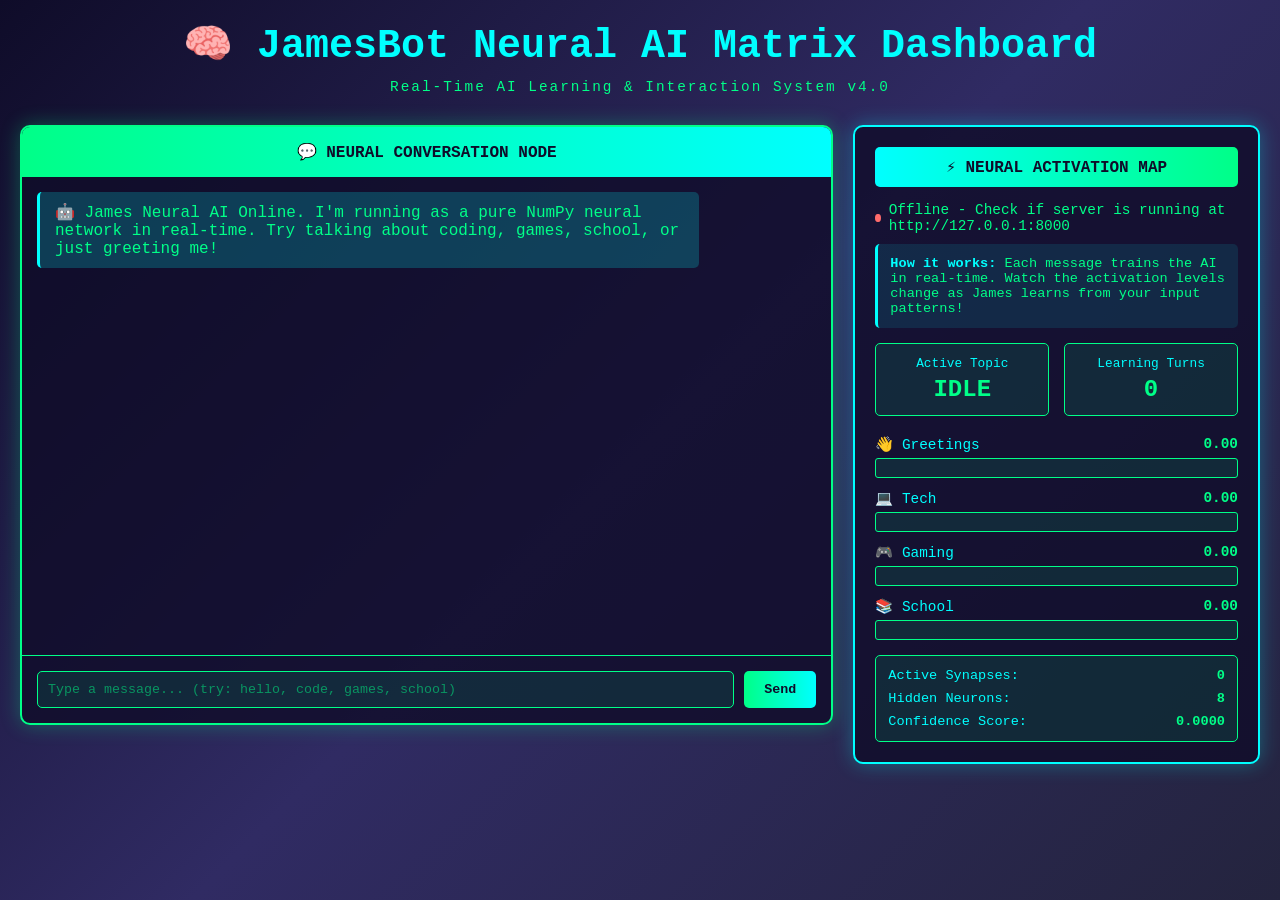
==== index.html @ 4431988e "Add interactive GitHub Pages dashboard for real-time AI chat and learning visualization" ====
<!DOCTYPE html>
<html lang="en">
<head>
    <meta charset="UTF-8">
    <meta name="viewport" content="width=device-width, initial-scale=1.0">
    <title>🧠 JamesBot Neural AI Dashboard v4.0</title>
    <style>
        * {
            margin: 0;
            padding: 0;
            box-sizing: border-box;
        }

        body {
            font-family: 'Courier New', monospace;
            background: linear-gradient(135deg, #0f0c29, #302b63, #24243e);
            color: #00ff88;
            overflow-x: hidden;
            min-height: 100vh;
        }

        .container {
            max-width: 1400px;
            margin: 0 auto;
            padding: 20px;
        }

        header {
            text-align: center;
            margin-bottom: 30px;
            animation: glow 3s ease-in-out infinite;
        }

        @keyframes glow {
            0%, 100% { text-shadow: 0 0 10px #00ff88; }
            50% { text-shadow: 0 0 20px #00ff88, 0 0 30px #00ff88; }
        }

        h1 {
            font-size: 2.5em;
            margin-bottom: 10px;
            color: #00ffff;
        }

        .subtitle {
            color: #00ff88;
            font-size: 0.9em;
            letter-spacing: 2px;
        }

        .main-grid {
            display: grid;
            grid-template-columns: 2fr 1fr;
            gap: 20px;
            margin-top: 20px;
        }

        @media (max-width: 1024px) {
            .main-grid {
                grid-template-columns: 1fr;
            }
        }

        /* Chat Section */
        .chat-container {
            background: rgba(15, 12, 41, 0.8);
            border: 2px solid #00ff88;
            border-radius: 10px;
            display: flex;
            flex-direction: column;
            height: 600px;
            box-shadow: 0 0 20px rgba(0, 255, 136, 0.3);
        }

        .chat-header {
            background: linear-gradient(90deg, #00ff88, #00ffff);
            color: #0f0c29;
            padding: 15px;
            font-weight: bold;
            border-radius: 8px 8px 0 0;
            text-align: center;
        }

        .chat-messages {
            flex: 1;
            overflow-y: auto;
            padding: 15px;
            display: flex;
            flex-direction: column;
            gap: 10px;
        }

        .message {
            padding: 10px 15px;
            border-radius: 5px;
            max-width: 85%;
            animation: slideIn 0.3s ease-out;
        }

        @keyframes slideIn {
            from {
                opacity: 0;
                transform: translateY(10px);
            }
            to {
                opacity: 1;
                transform: translateY(0);
            }
        }

        .user-message {
            align-self: flex-end;
            background: rgba(0, 255, 136, 0.2);
            border-left: 3px solid #00ff88;
            text-align: right;
        }

        .bot-message {
            align-self: flex-start;
            background: rgba(0, 255, 255, 0.2);
            border-left: 3px solid #00ffff;
        }

        .chat-input-area {
            padding: 15px;
            border-top: 1px solid #00ff88;
            display: flex;
            gap: 10px;
        }

        #userInput {
            flex: 1;
            background: rgba(0, 255, 136, 0.1);
            border: 1px solid #00ff88;
            color: #00ff88;
            padding: 10px;
            border-radius: 5px;
            font-family: 'Courier New', monospace;
        }

        #userInput::placeholder {
            color: #00ff88;
            opacity: 0.5;
        }

        #userInput:focus {
            outline: none;
            border-color: #00ffff;
            box-shadow: 0 0 10px rgba(0, 255, 255, 0.5);
        }

        button {
            background: linear-gradient(90deg, #00ff88, #00ffff);
            color: #0f0c29;
            border: none;
            padding: 10px 20px;
            border-radius: 5px;
            font-weight: bold;
            cursor: pointer;
            transition: all 0.3s;
            font-family: 'Courier New', monospace;
        }

        button:hover {
            transform: scale(1.05);
            box-shadow: 0 0 15px rgba(0, 255, 136, 0.5);
        }

        button:active {
            transform: scale(0.95);
        }

        /* Neural Network Visualization */
        .network-container {
            background: rgba(15, 12, 41, 0.8);
            border: 2px solid #00ffff;
            border-radius: 10px;
            padding: 20px;
            box-shadow: 0 0 20px rgba(0, 255, 255, 0.3);
        }

        .network-header {
            background: linear-gradient(90deg, #00ffff, #00ff88);
            color: #0f0c29;
            padding: 10px;
            border-radius: 5px;
            text-align: center;
            font-weight: bold;
            margin-bottom: 15px;
        }

        .stats-grid {
            display: grid;
            grid-template-columns: 1fr 1fr;
            gap: 15px;
            margin-bottom: 20px;
        }

        .stat-box {
            background: rgba(0, 255, 136, 0.1);
            border: 1px solid #00ff88;
            padding: 12px;
            border-radius: 5px;
            text-align: center;
        }

        .stat-label {
            font-size: 0.8em;
            color: #00ffff;
            margin-bottom: 5px;
        }

        .stat-value {
            font-size: 1.5em;
            color: #00ff88;
            font-weight: bold;
        }

        /* Neural Activation Meters */
        .activation-container {
            margin-top: 20px;
        }

        .activation-item {
            margin-bottom: 12px;
        }

        .activation-label {
            display: flex;
            justify-content: space-between;
            margin-bottom: 5px;
            font-size: 0.9em;
        }

        .activation-label .name {
            color: #00ffff;
        }

        .activation-label .value {
            color: #00ff88;
            font-weight: bold;
        }

        .activation-bar {
            width: 100%;
            height: 20px;
            background: rgba(0, 255, 136, 0.1);
            border: 1px solid #00ff88;
            border-radius: 3px;
            overflow: hidden;
        }

        .activation-fill {
            height: 100%;
            background: linear-gradient(90deg, #00ff88, #00ffff);
            width: 0%;
            transition: width 0.5s ease-out;
            box-shadow: 0 0 10px rgba(0, 255, 136, 0.8);
        }

        /* Learning Metrics */
        .learning-metrics {
            background: rgba(0, 255, 136, 0.1);
            border: 1px solid #00ff88;
            padding: 12px;
            border-radius: 5px;
            margin-top: 15px;
            font-size: 0.85em;
        }

        .metric-row {
            display: flex;
            justify-content: space-between;
            margin-bottom: 8px;
        }

        .metric-row:last-child {
            margin-bottom: 0;
        }

        .metric-label {
            color: #00ffff;
        }

        .metric-value {
            color: #00ff88;
            font-weight: bold;
        }

        /* Loading indicator */
        .loading {
            display: inline-block;
            width: 8px;
            height: 8px;
            background: #00ff88;
            border-radius: 50%;
            animation: pulse 0.6s ease-in-out infinite;
        }

        @keyframes pulse {
            0%, 100% { opacity: 0.3; }
            50% { opacity: 1; }
        }

        /* Scrollbar styling */
        ::-webkit-scrollbar {
            width: 8px;
        }

        ::-webkit-scrollbar-track {
            background: rgba(0, 255, 136, 0.1);
        }

        ::-webkit-scrollbar-thumb {
            background: #00ff88;
            border-radius: 4px;
        }

        ::-webkit-scrollbar-thumb:hover {
            background: #00ffff;
        }

        .info-box {
            background: rgba(0, 255, 255, 0.1);
            border-left: 3px solid #00ffff;
            padding: 12px;
            border-radius: 5px;
            margin-bottom: 15px;
            font-size: 0.85em;
        }

        .info-box strong {
            color: #00ffff;
        }

        .connection-status {
            display: flex;
            align-items: center;
            gap: 8px;
            margin-bottom: 10px;
            font-size: 0.9em;
        }

        .status-dot {
            width: 8px;
            height: 8px;
            border-radius: 50%;
            background: #ff6b6b;
        }

        .status-dot.online {
            background: #00ff88;
            box-shadow: 0 0 10px rgba(0, 255, 136, 0.8);
        }
    </style>
</head>
<body>
    <div class="container">
        <header>
            <h1>🧠 JamesBot Neural AI Matrix Dashboard</h1>
            <p class="subtitle">Real-Time AI Learning & Interaction System v4.0</p>
        </header>

        <div class="main-grid">
            <!-- Chat Interface -->
            <div class="chat-container">
                <div class="chat-header">💬 NEURAL CONVERSATION NODE</div>
                <div class="chat-messages" id="chatMessages"></div>
                <div class="chat-input-area">
                    <input 
                        type="text" 
                        id="userInput" 
                        placeholder="Type a message... (try: hello, code, games, school)"
                        autocomplete="off"
                    >
                    <button onclick="sendMessage()">Send</button>
                </div>
            </div>

            <!-- Neural Network Visualization -->
            <div class="network-container">
                <div class="network-header">⚡ NEURAL ACTIVATION MAP</div>
                
                <div class="connection-status">
                    <div class="status-dot"></div>
                    <span id="statusText">Initializing...</span>
                </div>

                <div class="info-box">
                    <strong>How it works:</strong> Each message trains the AI in real-time. Watch the activation levels change as James learns from your input patterns!
                </div>

                <div class="stats-grid">
                    <div class="stat-box">
                        <div class="stat-label">Active Topic</div>
                        <div class="stat-value" id="activeTopic">IDLE</div>
                    </div>
                    <div class="stat-box">
                        <div class="stat-label">Learning Turns</div>
                        <div class="stat-value" id="learningTurns">0</div>
                    </div>
                </div>

                <div class="activation-container">
                    <div class="activation-item">
                        <div class="activation-label">
                            <span class="name">👋 Greetings</span>
                            <span class="value" id="greetingsValue">0.00</span>
                        </div>
                        <div class="activation-bar">
                            <div class="activation-fill" id="greetingsFill"></div>
                        </div>
                    </div>

                    <div class="activation-item">
                        <div class="activation-label">
                            <span class="name">💻 Tech</span>
                            <span class="value" id="techValue">0.00</span>
                        </div>
                        <div class="activation-bar">
                            <div class="activation-fill" id="techFill"></div>
                        </div>
                    </div>

                    <div class="activation-item">
                        <div class="activation-label">
                            <span class="name">🎮 Gaming</span>
                            <span class="value" id="gamingValue">0.00</span>
                        </div>
                        <div class="activation-bar">
                            <div class="activation-fill" id="gamingFill"></div>
                        </div>
                    </div>

                    <div class="activation-item">
                        <div class="activation-label">
                            <span class="name">📚 School</span>
                            <span class="value" id="schoolValue">0.00</span>
                        </div>
                        <div class="activation-bar">
                            <div class="activation-fill" id="schoolFill"></div>
                        </div>
                    </div>
                </div>

                <div class="learning-metrics">
                    <div class="metric-row">
                        <span class="metric-label">Active Synapses:</span>
                        <span class="metric-value" id="synapses">0</span>
                    </div>
                    <div class="metric-row">
                        <span class="metric-label">Hidden Neurons:</span>
                        <span class="metric-value" id="neurons">8</span>
                    </div>
                    <div class="metric-row">
                        <span class="metric-label">Confidence Score:</span>
                        <span class="metric-value" id="confidence">0.0000</span>
                    </div>
                </div>
            </div>
        </div>
    </div>

    <script>
        // Configuration
        const API_URL = 'http://127.0.0.1:8000'; // Change this if hosting elsewhere
        const messagesContainer = document.getElementById('chatMessages');
        let conversationHistory = [];

        // Initialize connection status
        function updateConnectionStatus() {
            fetch(`${API_URL}/`)
                .then(() => {
                    document.querySelector('.status-dot').classList.add('online');
                    document.getElementById('statusText').textContent = 'Neural Engine Online';
                })
                .catch(() => {
                    document.querySelector('.status-dot').classList.remove('online');
                    document.getElementById('statusText').textContent = 'Offline - Check if server is running at http://127.0.0.1:8000';
                });
        }

        updateConnectionStatus();
        setInterval(updateConnectionStatus, 5000);

        async function sendMessage() {
            const input = document.getElementById('userInput');
            const message = input.value.trim();

            if (!message) return;

            // Add user message to chat
            addMessage(message, 'user');
            input.value = '';
            input.focus();

            // Show loading indicator
            const loadingMsg = addMessage('Processing neural inference... ' + '<span class="loading"></span>', 'bot');

            try {
                const formData = new URLSearchParams();
                formData.append('user_message', message);

                const response = await fetch(`${API_URL}/chat`, {
                    method: 'POST',
                    headers: {
                        'Content-Type': 'application/x-www-form-urlencoded',
                    },
                    body: formData
                });

                if (!response.ok) {
                    throw new Error('Network response was not ok');
                }

                const data = await response.json();

                // Remove loading message
                loadingMsg.remove();

                // Add bot reply
                addMessage(data.bot_reply, 'bot');

                // Update neural visualization
                updateNetworkVisualization(data.network);

                conversationHistory.push({
                    user: message,
                    bot: data.bot_reply,
                    network: data.network
                });

            } catch (error) {
                loadingMsg.remove();
                addMessage('⚠️ Connection Error: ' + error.message + '. Make sure the Python server is running: uvicorn app:app --reload', 'bot');
                console.error('Error:', error);
            }
        }

        function addMessage(text, sender) {
            const messageDiv = document.createElement('div');
            messageDiv.className = `message ${sender}-message`;
            messageDiv.innerHTML = text;
            messagesContainer.appendChild(messageDiv);
            messagesContainer.scrollTop = messagesContainer.scrollHeight;
            return messageDiv;
        }

        function updateNetworkVisualization(networkData) {
            // Update active topic
            document.getElementById('activeTopic').textContent = networkData.active_node.toUpperCase();

            // Update weights/activation bars
            const weights = networkData.weights;
            updateActivationBar('greetings', weights.greetings);
            updateActivationBar('tech', weights.tech);
            updateActivationBar('gaming', weights.gaming);
            updateActivationBar('school', weights.school);

            // Update learning metrics
            const tiers = networkData.tiers_accessed;
            document.getElementById('synapses').textContent = tiers.Active_Synapses || 0;
            document.getElementById('neurons').textContent = tiers.Layer_1_Neurons || 8;
            document.getElementById('confidence').textContent = (tiers.Output_Confidence || 0).toFixed(4);

            // Extract learning turns from seed source
            const turns = conversationHistory.length;
            document.getElementById('learningTurns').textContent = turns;
        }

        function updateActivationBar(category, value) {
            const percentage = Math.min(100, Math.max(0, value * 100));
            const fillElement = document.getElementById(`${category}Fill`);
            const valueElement = document.getElementById(`${category}Value`);

            fillElement.style.width = percentage + '%';
            valueElement.textContent = value.toFixed(2);
        }

        // Allow sending message with Enter key
        document.getElementById('userInput').addEventListener('keypress', function(e) {
            if (e.key === 'Enter' && !e.shiftKey) {
                e.preventDefault();
                sendMessage();
            }
        });

        // Welcome message
        window.addEventListener('load', function() {
            addMessage('🤖 James Neural AI Online. I\'m running as a pure NumPy neural network in real-time. Try talking about coding, games, school, or just greeting me!', 'bot');
        });
    </script>
</body>
</html>
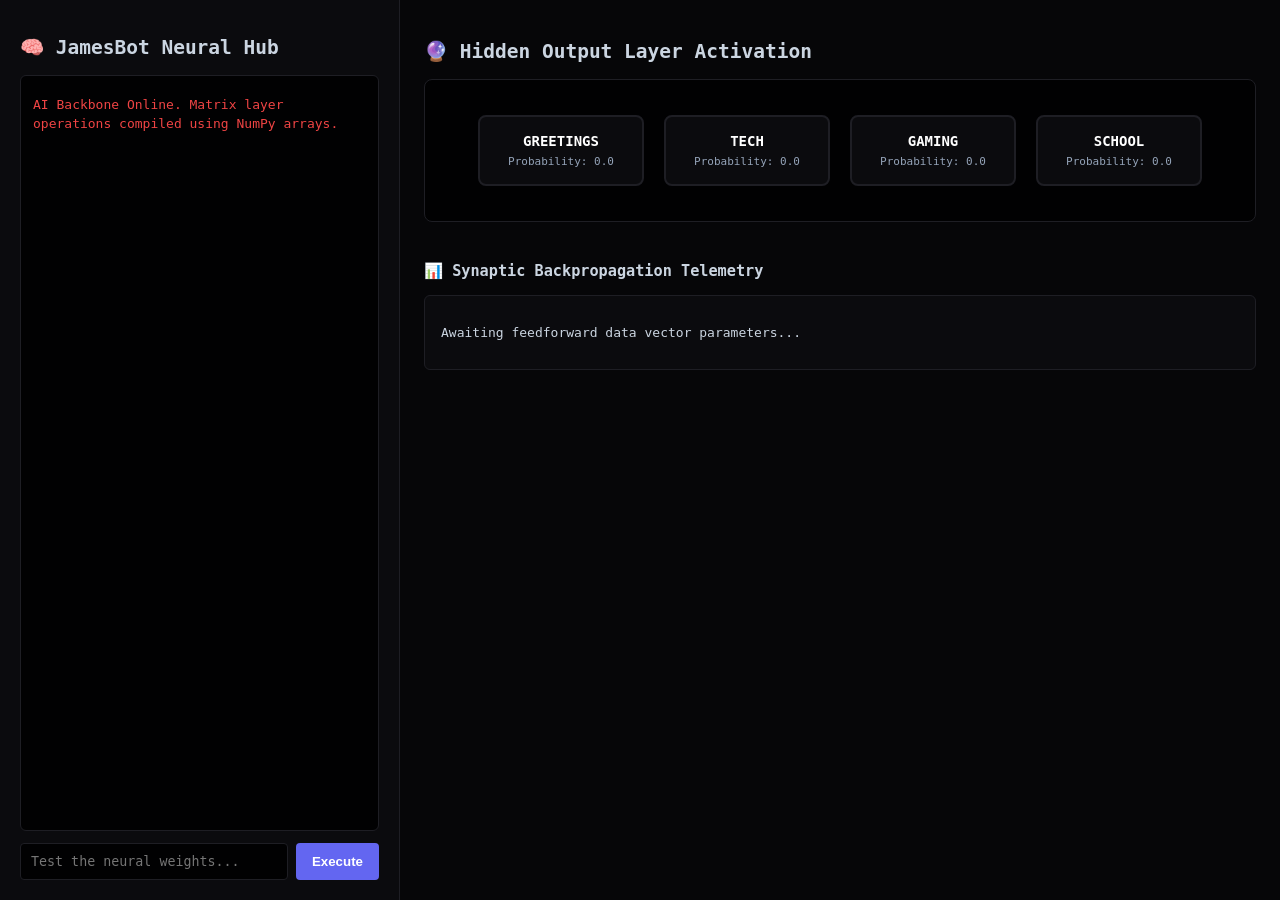
==== commit 779cbf47: "Align the repository homepage with the actual FastAPI template UI used by the app" ====
--- a/index.html
+++ b/index.html
@@ -3,592 +3,42 @@
 <head>
     <meta charset="UTF-8">
     <meta name="viewport" content="width=device-width, initial-scale=1.0">
-    <title>🧠 JamesBot Neural AI Dashboard v4.0</title>
-    <style>
-        * {
-            margin: 0;
-            padding: 0;
-            box-sizing: border-box;
-        }
-
-        body {
-            font-family: 'Courier New', monospace;
-            background: linear-gradient(135deg, #0f0c29, #302b63, #24243e);
-            color: #00ff88;
-            overflow-x: hidden;
-            min-height: 100vh;
-        }
-
-        .container {
-            max-width: 1400px;
-            margin: 0 auto;
-            padding: 20px;
-        }
-
-        header {
-            text-align: center;
-            margin-bottom: 30px;
-            animation: glow 3s ease-in-out infinite;
-        }
-
-        @keyframes glow {
-            0%, 100% { text-shadow: 0 0 10px #00ff88; }
-            50% { text-shadow: 0 0 20px #00ff88, 0 0 30px #00ff88; }
-        }
-
-        h1 {
-            font-size: 2.5em;
-            margin-bottom: 10px;
-            color: #00ffff;
-        }
-
-        .subtitle {
-            color: #00ff88;
-            font-size: 0.9em;
-            letter-spacing: 2px;
-        }
-
-        .main-grid {
-            display: grid;
-            grid-template-columns: 2fr 1fr;
-            gap: 20px;
-            margin-top: 20px;
-        }
-
-        @media (max-width: 1024px) {
-            .main-grid {
-                grid-template-columns: 1fr;
-            }
-        }
-
-        /* Chat Section */
-        .chat-container {
-            background: rgba(15, 12, 41, 0.8);
-            border: 2px solid #00ff88;
-            border-radius: 10px;
-            display: flex;
-            flex-direction: column;
-            height: 600px;
-            box-shadow: 0 0 20px rgba(0, 255, 136, 0.3);
-        }
-
-        .chat-header {
-            background: linear-gradient(90deg, #00ff88, #00ffff);
-            color: #0f0c29;
-            padding: 15px;
-            font-weight: bold;
-            border-radius: 8px 8px 0 0;
-            text-align: center;
-        }
-
-        .chat-messages {
-            flex: 1;
-            overflow-y: auto;
-            padding: 15px;
-            display: flex;
-            flex-direction: column;
-            gap: 10px;
-        }
-
-        .message {
-            padding: 10px 15px;
-            border-radius: 5px;
-            max-width: 85%;
-            animation: slideIn 0.3s ease-out;
-        }
-
-        @keyframes slideIn {
-            from {
-                opacity: 0;
-                transform: translateY(10px);
-            }
-            to {
-                opacity: 1;
-                transform: translateY(0);
-            }
-        }
-
-        .user-message {
-            align-self: flex-end;
-            background: rgba(0, 255, 136, 0.2);
-            border-left: 3px solid #00ff88;
-            text-align: right;
-        }
-
-        .bot-message {
-            align-self: flex-start;
-            background: rgba(0, 255, 255, 0.2);
-            border-left: 3px solid #00ffff;
-        }
-
-        .chat-input-area {
-            padding: 15px;
-            border-top: 1px solid #00ff88;
-            display: flex;
-            gap: 10px;
-        }
-
-        #userInput {
-            flex: 1;
-            background: rgba(0, 255, 136, 0.1);
-            border: 1px solid #00ff88;
-            color: #00ff88;
-            padding: 10px;
-            border-radius: 5px;
-            font-family: 'Courier New', monospace;
-        }
-
-        #userInput::placeholder {
-            color: #00ff88;
-            opacity: 0.5;
-        }
-
-        #userInput:focus {
-            outline: none;
-            border-color: #00ffff;
-            box-shadow: 0 0 10px rgba(0, 255, 255, 0.5);
-        }
-
-        button {
-            background: linear-gradient(90deg, #00ff88, #00ffff);
-            color: #0f0c29;
-            border: none;
-            padding: 10px 20px;
-            border-radius: 5px;
-            font-weight: bold;
-            cursor: pointer;
-            transition: all 0.3s;
-            font-family: 'Courier New', monospace;
-        }
-
-        button:hover {
-            transform: scale(1.05);
-            box-shadow: 0 0 15px rgba(0, 255, 136, 0.5);
-        }
-
-        button:active {
-            transform: scale(0.95);
-        }
-
-        /* Neural Network Visualization */
-        .network-container {
-            background: rgba(15, 12, 41, 0.8);
-            border: 2px solid #00ffff;
-            border-radius: 10px;
-            padding: 20px;
-            box-shadow: 0 0 20px rgba(0, 255, 255, 0.3);
-        }
-
-        .network-header {
-            background: linear-gradient(90deg, #00ffff, #00ff88);
-            color: #0f0c29;
-            padding: 10px;
-            border-radius: 5px;
-            text-align: center;
-            font-weight: bold;
-            margin-bottom: 15px;
-        }
-
-        .stats-grid {
-            display: grid;
-            grid-template-columns: 1fr 1fr;
-            gap: 15px;
-            margin-bottom: 20px;
-        }
-
-        .stat-box {
-            background: rgba(0, 255, 136, 0.1);
-            border: 1px solid #00ff88;
-            padding: 12px;
-            border-radius: 5px;
-            text-align: center;
-        }
-
-        .stat-label {
-            font-size: 0.8em;
-            color: #00ffff;
-            margin-bottom: 5px;
-        }
-
-        .stat-value {
-            font-size: 1.5em;
-            color: #00ff88;
-            font-weight: bold;
-        }
-
-        /* Neural Activation Meters */
-        .activation-container {
-            margin-top: 20px;
-        }
-
-        .activation-item {
-            margin-bottom: 12px;
-        }
-
-        .activation-label {
-            display: flex;
-            justify-content: space-between;
-            margin-bottom: 5px;
-            font-size: 0.9em;
-        }
-
-        .activation-label .name {
-            color: #00ffff;
-        }
-
-        .activation-label .value {
-            color: #00ff88;
-            font-weight: bold;
-        }
-
-        .activation-bar {
-            width: 100%;
-            height: 20px;
-            background: rgba(0, 255, 136, 0.1);
-            border: 1px solid #00ff88;
-            border-radius: 3px;
-            overflow: hidden;
-        }
-
-        .activation-fill {
-            height: 100%;
-            background: linear-gradient(90deg, #00ff88, #00ffff);
-            width: 0%;
-            transition: width 0.5s ease-out;
-            box-shadow: 0 0 10px rgba(0, 255, 136, 0.8);
-        }
-
-        /* Learning Metrics */
-        .learning-metrics {
-            background: rgba(0, 255, 136, 0.1);
-            border: 1px solid #00ff88;
-            padding: 12px;
-            border-radius: 5px;
-            margin-top: 15px;
-            font-size: 0.85em;
-        }
-
-        .metric-row {
-            display: flex;
-            justify-content: space-between;
-            margin-bottom: 8px;
-        }
-
-        .metric-row:last-child {
-            margin-bottom: 0;
-        }
-
-        .metric-label {
-            color: #00ffff;
-        }
-
-        .metric-value {
-            color: #00ff88;
-            font-weight: bold;
-        }
-
-        /* Loading indicator */
-        .loading {
-            display: inline-block;
-            width: 8px;
-            height: 8px;
-            background: #00ff88;
-            border-radius: 50%;
-            animation: pulse 0.6s ease-in-out infinite;
-        }
-
-        @keyframes pulse {
-            0%, 100% { opacity: 0.3; }
-            50% { opacity: 1; }
-        }
-
-        /* Scrollbar styling */
-        ::-webkit-scrollbar {
-            width: 8px;
-        }
-
-        ::-webkit-scrollbar-track {
-            background: rgba(0, 255, 136, 0.1);
-        }
-
-        ::-webkit-scrollbar-thumb {
-            background: #00ff88;
-            border-radius: 4px;
-        }
-
-        ::-webkit-scrollbar-thumb:hover {
-            background: #00ffff;
-        }
-
-        .info-box {
-            background: rgba(0, 255, 255, 0.1);
-            border-left: 3px solid #00ffff;
-            padding: 12px;
-            border-radius: 5px;
-            margin-bottom: 15px;
-            font-size: 0.85em;
-        }
-
-        .info-box strong {
-            color: #00ffff;
-        }
-
-        .connection-status {
-            display: flex;
-            align-items: center;
-            gap: 8px;
-            margin-bottom: 10px;
-            font-size: 0.9em;
-        }
-
-        .status-dot {
-            width: 8px;
-            height: 8px;
-            border-radius: 50%;
-            background: #ff6b6b;
-        }
-
-        .status-dot.online {
-            background: #00ff88;
-            box-shadow: 0 0 10px rgba(0, 255, 136, 0.8);
-        }
-    </style>
+    <title>JamesBot Local AI Matrix</title>
+    <link rel="stylesheet" href="static/style.css">
 </head>
 <body>
-    <div class="container">
-        <header>
-            <h1>🧠 JamesBot Neural AI Matrix Dashboard</h1>
-            <p class="subtitle">Real-Time AI Learning & Interaction System v4.0</p>
-        </header>
 
-        <div class="main-grid">
-            <!-- Chat Interface -->
-            <div class="chat-container">
-                <div class="chat-header">💬 NEURAL CONVERSATION NODE</div>
-                <div class="chat-messages" id="chatMessages"></div>
-                <div class="chat-input-area">
-                    <input 
-                        type="text" 
-                        id="userInput" 
-                        placeholder="Type a message... (try: hello, code, games, school)"
-                        autocomplete="off"
-                    >
-                    <button onclick="sendMessage()">Send</button>
+    <div class="dashboard-container">
+        <aside class="control-panel">
+            <h2>🧠 JamesBot Neural Hub</h2>
+            <div class="chat-box" id="chatWindow">
+                <p class="msg error">AI Backbone Online. Matrix layer operations compiled using NumPy arrays.</p>
+            </div>
+            <form id="chatForm">
+                <input type="text" id="userInput" placeholder="Test the neural weights..." required autocomplete="off">
+                <button type="submit">Execute</button>
+            </form>
+        </aside>
+
+        <main class="output-panel">
+            <h2>🔮 Hidden Output Layer Activation</h2>
+
+            <div class="network-canvas">
+                <div class="node-grid">
+                    <div class="node" id="node-greetings"><h3>Greetings</h3><p class="weight">Probability: 0.0</p></div>
+                    <div class="node" id="node-tech"><h3>Tech</h3><p class="weight">Probability: 0.0</p></div>
+                    <div class="node" id="node-gaming"><h3>Gaming</h3><p class="weight">Probability: 0.0</p></div>
+                    <div class="node" id="node-school"><h3>School</h3><p class="weight">Probability: 0.0</p></div>
                 </div>
             </div>
 
-            <!-- Neural Network Visualization -->
-            <div class="network-container">
-                <div class="network-header">⚡ NEURAL ACTIVATION MAP</div>
-                
-                <div class="connection-status">
-                    <div class="status-dot"></div>
-                    <span id="statusText">Initializing...</span>
-                </div>
-
-                <div class="info-box">
-                    <strong>How it works:</strong> Each message trains the AI in real-time. Watch the activation levels change as James learns from your input patterns!
-                </div>
-
-                <div class="stats-grid">
-                    <div class="stat-box">
-                        <div class="stat-label">Active Topic</div>
-                        <div class="stat-value" id="activeTopic">IDLE</div>
-                    </div>
-                    <div class="stat-box">
-                        <div class="stat-label">Learning Turns</div>
-                        <div class="stat-value" id="learningTurns">0</div>
-                    </div>
-                </div>
-
-                <div class="activation-container">
-                    <div class="activation-item">
-                        <div class="activation-label">
-                            <span class="name">👋 Greetings</span>
-                            <span class="value" id="greetingsValue">0.00</span>
-                        </div>
-                        <div class="activation-bar">
-                            <div class="activation-fill" id="greetingsFill"></div>
-                        </div>
-                    </div>
-
-                    <div class="activation-item">
-                        <div class="activation-label">
-                            <span class="name">💻 Tech</span>
-                            <span class="value" id="techValue">0.00</span>
-                        </div>
-                        <div class="activation-bar">
-                            <div class="activation-fill" id="techFill"></div>
-                        </div>
-                    </div>
-
-                    <div class="activation-item">
-                        <div class="activation-label">
-                            <span class="name">🎮 Gaming</span>
-                            <span class="value" id="gamingValue">0.00</span>
-                        </div>
-                        <div class="activation-bar">
-                            <div class="activation-fill" id="gamingFill"></div>
-                        </div>
-                    </div>
-
-                    <div class="activation-item">
-                        <div class="activation-label">
-                            <span class="name">📚 School</span>
-                            <span class="value" id="schoolValue">0.00</span>
-                        </div>
-                        <div class="activation-bar">
-                            <div class="activation-fill" id="schoolFill"></div>
-                        </div>
-                    </div>
-                </div>
-
-                <div class="learning-metrics">
-                    <div class="metric-row">
-                        <span class="metric-label">Active Synapses:</span>
-                        <span class="metric-value" id="synapses">0</span>
-                    </div>
-                    <div class="metric-row">
-                        <span class="metric-label">Hidden Neurons:</span>
-                        <span class="metric-value" id="neurons">8</span>
-                    </div>
-                    <div class="metric-row">
-                        <span class="metric-label">Confidence Score:</span>
-                        <span class="metric-value" id="confidence">0.0000</span>
-                    </div>
-                </div>
+            <h3>📊 Synaptic Backpropagation Telemetry</h3>
+            <div class="diagnostics-card" id="analyticsBox">
+                <p>Awaiting feedforward data vector parameters...</p>
             </div>
-        </div>
+        </main>
     </div>
 
-    <script>
-        // Configuration
-        const API_URL = 'http://127.0.0.1:8000'; // Change this if hosting elsewhere
-        const messagesContainer = document.getElementById('chatMessages');
-        let conversationHistory = [];
-
-        // Initialize connection status
-        function updateConnectionStatus() {
-            fetch(`${API_URL}/`)
-                .then(() => {
-                    document.querySelector('.status-dot').classList.add('online');
-                    document.getElementById('statusText').textContent = 'Neural Engine Online';
-                })
-                .catch(() => {
-                    document.querySelector('.status-dot').classList.remove('online');
-                    document.getElementById('statusText').textContent = 'Offline - Check if server is running at http://127.0.0.1:8000';
-                });
-        }
-
-        updateConnectionStatus();
-        setInterval(updateConnectionStatus, 5000);
-
-        async function sendMessage() {
-            const input = document.getElementById('userInput');
-            const message = input.value.trim();
-
-            if (!message) return;
-
-            // Add user message to chat
-            addMessage(message, 'user');
-            input.value = '';
-            input.focus();
-
-            // Show loading indicator
-            const loadingMsg = addMessage('Processing neural inference... ' + '<span class="loading"></span>', 'bot');
-
-            try {
-                const formData = new URLSearchParams();
-                formData.append('user_message', message);
-
-                const response = await fetch(`${API_URL}/chat`, {
-                    method: 'POST',
-                    headers: {
-                        'Content-Type': 'application/x-www-form-urlencoded',
-                    },
-                    body: formData
-                });
-
-                if (!response.ok) {
-                    throw new Error('Network response was not ok');
-                }
-
-                const data = await response.json();
-
-                // Remove loading message
-                loadingMsg.remove();
-
-                // Add bot reply
-                addMessage(data.bot_reply, 'bot');
-
-                // Update neural visualization
-                updateNetworkVisualization(data.network);
-
-                conversationHistory.push({
-                    user: message,
-                    bot: data.bot_reply,
-                    network: data.network
-                });
-
-            } catch (error) {
-                loadingMsg.remove();
-                addMessage('⚠️ Connection Error: ' + error.message + '. Make sure the Python server is running: uvicorn app:app --reload', 'bot');
-                console.error('Error:', error);
-            }
-        }
-
-        function addMessage(text, sender) {
-            const messageDiv = document.createElement('div');
-            messageDiv.className = `message ${sender}-message`;
-            messageDiv.innerHTML = text;
-            messagesContainer.appendChild(messageDiv);
-            messagesContainer.scrollTop = messagesContainer.scrollHeight;
-            return messageDiv;
-        }
-
-        function updateNetworkVisualization(networkData) {
-            // Update active topic
-            document.getElementById('activeTopic').textContent = networkData.active_node.toUpperCase();
-
-            // Update weights/activation bars
-            const weights = networkData.weights;
-            updateActivationBar('greetings', weights.greetings);
-            updateActivationBar('tech', weights.tech);
-            updateActivationBar('gaming', weights.gaming);
-            updateActivationBar('school', weights.school);
-
-            // Update learning metrics
-            const tiers = networkData.tiers_accessed;
-            document.getElementById('synapses').textContent = tiers.Active_Synapses || 0;
-            document.getElementById('neurons').textContent = tiers.Layer_1_Neurons || 8;
-            document.getElementById('confidence').textContent = (tiers.Output_Confidence || 0).toFixed(4);
-
-            // Extract learning turns from seed source
-            const turns = conversationHistory.length;
-            document.getElementById('learningTurns').textContent = turns;
-        }
-
-        function updateActivationBar(category, value) {
-            const percentage = Math.min(100, Math.max(0, value * 100));
-            const fillElement = document.getElementById(`${category}Fill`);
-            const valueElement = document.getElementById(`${category}Value`);
-
-            fillElement.style.width = percentage + '%';
-            valueElement.textContent = value.toFixed(2);
-        }
-
-        // Allow sending message with Enter key
-        document.getElementById('userInput').addEventListener('keypress', function(e) {
-            if (e.key === 'Enter' && !e.shiftKey) {
-                e.preventDefault();
-                sendMessage();
-            }
-        });
-
-        // Welcome message
-        window.addEventListener('load', function() {
-            addMessage('🤖 James Neural AI Online. I\'m running as a pure NumPy neural network in real-time. Try talking about coding, games, school, or just greeting me!', 'bot');
-        });
-    </script>
+    <script src="static/script.js"></script>
 </body>
-</html>+</html>
--- a/static/style.css
+++ b/static/style.css
@@ -0,0 +1,55 @@
+body {
+    margin: 0; font-family: monospace; background-color: #060608; color: #cbd5e1;
+}
+
+.dashboard-container {
+    display: flex; height: 100vh;
+}
+
+.control-panel {
+    width: 400px; background-color: #0b0b0e; border-right: 1px solid #1e1e24;
+    padding: 20px; display: flex; flex-direction: column; box-sizing: border-box;
+}
+
+.chat-box {
+    flex: 1; background-color: #010102; border: 1px solid #1e1e24;
+    border-radius: 6px; padding: 12px; overflow-y: auto; margin-bottom: 12px;
+}
+
+.msg { margin: 8px 0; font-size: 13px; line-height: 1.4; }
+.msg.user { color: #60a5fa; }
+.msg.bot { color: #f43f5e; }
+.msg.error { color: #ef4444; }
+
+#chatForm { display: flex; gap: 8px; }
+#chatForm input { flex: 1; background: #010102; border: 1px solid #1e1e24; color: #fff; padding: 10px; border-radius: 4px; font-family: monospace; }
+#chatForm button { background: #6366f1; border: none; color: white; padding: 0 16px; border-radius: 4px; cursor: pointer; font-weight: bold; }
+
+.output-panel {
+    flex: 1; padding: 24px; box-sizing: border-box; display: flex; flex-direction: column;
+}
+
+.network-canvas {
+    background: #010102; border: 1px solid #1e1e24; border-radius: 8px;
+    padding: 35px; margin-bottom: 24px; display: flex; justify-content: center;
+}
+
+.node-grid { display: flex; gap: 20px; }
+
+.node {
+    background: #0b0b0e; border: 2px solid #1e1e24; border-radius: 8px;
+    padding: 16px; width: 130px; text-align: center; transition: all 0.25s cubic-bezier(0.4, 0, 0.2, 1);
+}
+
+.node h3 { margin: 0 0 6px 0; font-size: 14px; color: #fff; text-transform: uppercase; }
+.node .weight { margin: 0; font-size: 11px; color: #94a3b8; }
+
+/* Glowing properties for active neural nodes */
+.node.active-winner {
+    border-color: #10b981; background: #022c22;
+    box-shadow: 0 0 20px rgba(16, 185, 129, 0.4);
+    transform: scale(1.05);
+}
+
+.diagnostics-card { background: #0b0b0e; border: 1px solid #1e1e24; padding: 16px; border-radius: 6px; }
+code { background: #1e1e24; padding: 2px 6px; border-radius: 3px; color: #f472b6; }
